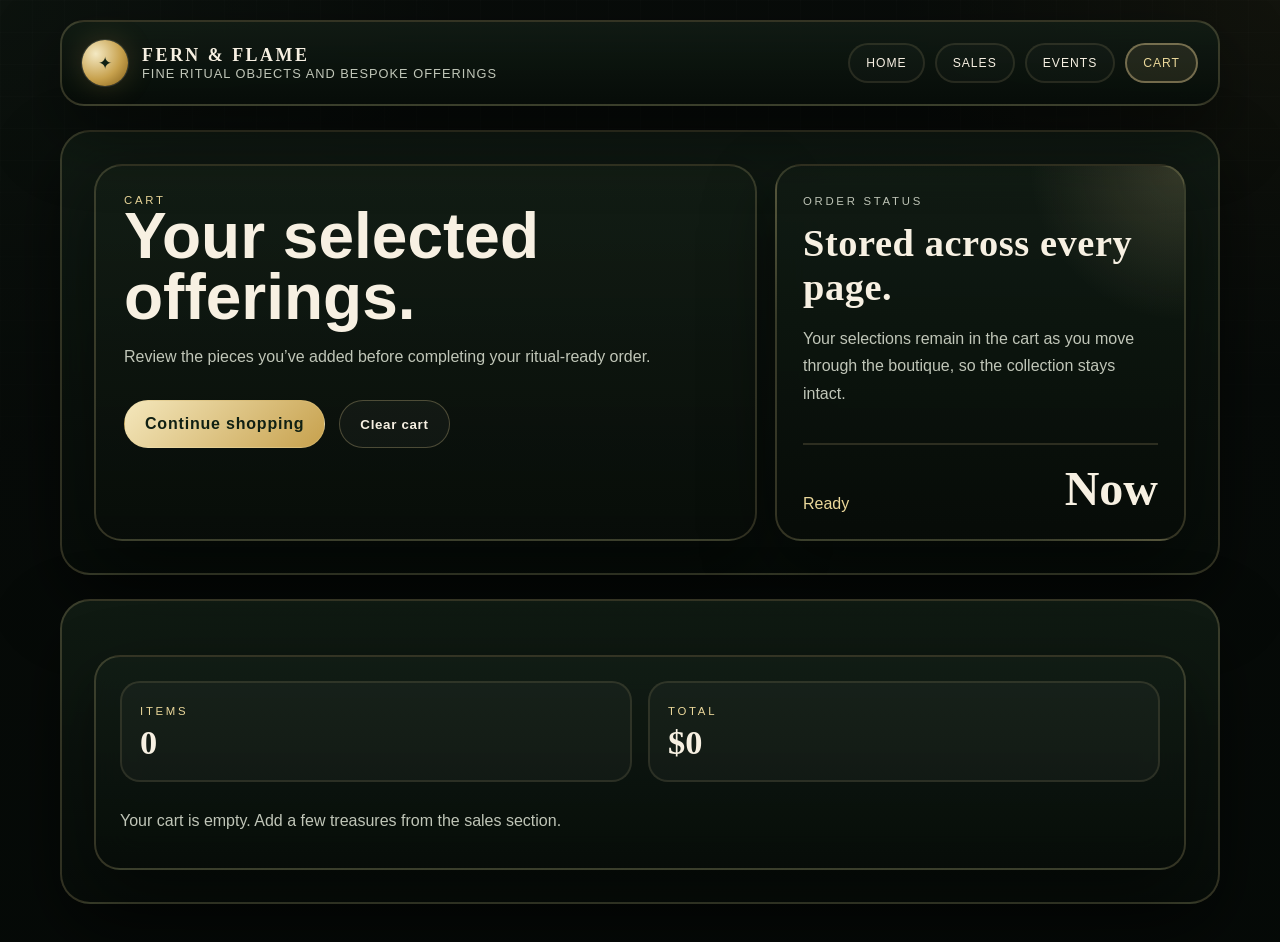
==== cart.html @ 5eef376a "live preview" ====
<!doctype html>
<html lang="en">
  <head>
    <meta charset="UTF-8" />
    <meta name="viewport" content="width=device-width, initial-scale=1.0" />
    <title>Fern & Flame | Cart</title>
    <meta
      name="description"
      content="Review the items in your Fern & Flame cart before completing your order."
    />
    <link rel="stylesheet" href="styles.css" />
    <script defer src="script.js"></script>
  </head>
  <body>
    <div class="page-shell">
      <header class="site-header">
        <a class="brand" href="index.html" aria-label="Fern & Flame home">
          <span class="brand-mark" aria-hidden="true">✦</span>
          <span>
            <strong>Fern & Flame</strong>
            <small>Fine ritual objects and bespoke offerings</small>
          </span>
        </a>

        <nav class="site-nav" aria-label="Primary">
          <a href="index.html">Home</a>
          <a href="sales.html">Sales</a>
          <a href="events.html">Events</a>
          <a class="is-active" href="cart.html">Cart</a>
        </nav>
      </header>

      <main>
        <section class="page-hero section">
          <div class="page-intro">
            <p class="eyebrow">Cart</p>
            <h1>Your selected offerings.</h1>
            <p class="lead">
              Review the pieces you’ve added before completing your ritual-ready order.
            </p>
            <div class="hero-actions">
              <a class="button button-primary" href="sales.html">Continue shopping</a>
              <button class="button button-secondary" id="clear-cart" type="button">Clear cart</button>
            </div>
          </div>

          <aside class="page-aside hero-card">
            <div>
              <p class="card-label">Order status</p>
              <h2>Stored across every page.</h2>
              <p>
                Your selections remain in the cart as you move through the boutique, so the collection stays intact.
              </p>
            </div>
            <div class="hero-price">
              <span>Ready</span>
              <strong>Now</strong>
            </div>
          </aside>
        </section>

        <section class="section cart-section">
          <div class="cart-panel" aria-live="polite">
            <div class="cart-summary">
              <div>
                <span class="cart-label">Items</span>
                <strong id="cart-count">0</strong>
              </div>
              <div>
                <span class="cart-label">Total</span>
                <strong id="cart-total">$0</strong>
              </div>
            </div>
            <ul id="cart-items" class="cart-items">
              <li class="empty-cart">Your cart is empty. Add a few treasures from the sales section.</li>
            </ul>
          </div>
        </section>
      </main>
    </div>
  </body>
</html>
---- styles.css ----
:root {
  color-scheme: dark;
  --bg: #07110c;
  --bg-alt: #0d1913;
  --panel: rgba(17, 27, 20, 0.82);
  --panel-strong: rgba(8, 14, 10, 0.96);
  --gold: #c7a14d;
  --gold-soft: #ead79a;
  --green: #4f7755;
  --green-deep: #1d3024;
  --text: #f7f0e2;
  --muted: #c0c6b8;
  --border: rgba(231, 207, 147, 0.2);
  --border-width: 2px;
  --shadow: 0 28px 72px rgba(0, 0, 0, 0.46);
}

* {
  box-sizing: border-box;
}

html {
  scroll-behavior: smooth;
}

body {
  margin: 0;
  min-height: 100vh;
  font-family: "Avenir Next", "Segoe UI", sans-serif;
  color: var(--text);
  background:
    linear-gradient(180deg, rgba(4, 9, 6, 0.72), rgba(4, 9, 6, 0.88)),
    radial-gradient(circle at top left, rgba(79, 119, 85, 0.26), transparent 28%),
    radial-gradient(circle at top right, rgba(199, 161, 77, 0.2), transparent 24%),
    url("https://images.wallpaperscraft.com/image/single/fern_bush_green_168167_3840x2160.jpg") center center / cover fixed no-repeat;
}

body::before {
  content: "";
  position: fixed;
  inset: 0;
  pointer-events: none;
  background-image:
    linear-gradient(rgba(255, 255, 255, 0.015) 1px, transparent 1px),
    linear-gradient(90deg, rgba(255, 255, 255, 0.015) 1px, transparent 1px);
  background-size: 32px 32px;
  mask-image: linear-gradient(to bottom, rgba(0, 0, 0, 0.8), transparent 92%);
}

.page-shell {
  width: min(1160px, calc(100% - 32px));
  margin: 0 auto;
  padding: 20px 0 38px;
}

.site-header,
.section,
.cart-panel,
.hero-card {
  backdrop-filter: blur(22px);
  background: linear-gradient(180deg, rgba(18, 29, 21, 0.86), rgba(7, 13, 9, 0.95));
  border: var(--border-width) solid var(--border);
  box-shadow: var(--shadow);
}

.site-header {
  position: sticky;
  top: 12px;
  z-index: 20;
  display: flex;
  align-items: center;
  justify-content: space-between;
  gap: 20px;
  padding: 18px 20px;
  border-radius: 24px;
}

.brand {
  display: inline-flex;
  align-items: center;
  gap: 14px;
  text-decoration: none;
  color: var(--text);
}

.brand strong,
.section-heading h2,
.hero-copy h1,
.hero-card h2,
.product-copy h3,
.event-card h3 {
  font-family: "Baskerville", "Iowan Old Style", Georgia, serif;
  letter-spacing: 0.015em;
}

.brand strong {
  display: block;
  font-size: 1.12rem;
  text-transform: uppercase;
  letter-spacing: 0.14em;
}

.brand small {
  display: block;
  color: var(--muted);
  font-size: 0.8rem;
  letter-spacing: 0.08em;
  text-transform: uppercase;
}

.brand-mark {
  display: grid;
  place-items: center;
  width: 46px;
  height: 46px;
  border-radius: 50%;
  background: radial-gradient(circle at 30% 30%, #f4e9c3, var(--gold) 56%, #7f5b16 100%);
  color: #102013;
  box-shadow: 0 0 0 1px rgba(255, 255, 255, 0.12), 0 0 28px rgba(199, 161, 77, 0.22);
  font-size: 1.08rem;
}

.site-nav {
  display: flex;
  flex-wrap: wrap;
  justify-content: flex-end;
  gap: 10px;
}

.site-nav a,
.button,
.add-to-cart {
  border-radius: 999px;
  text-decoration: none;
  transition: transform 180ms ease, background-color 180ms ease, border-color 180ms ease, color 180ms ease, box-shadow 180ms ease;
}

.site-nav a {
  padding: 11px 16px;
  color: var(--text);
  border: var(--border-width) solid rgba(231, 207, 147, 0.12);
  background: rgba(255, 255, 255, 0.02);
  letter-spacing: 0.08em;
  text-transform: uppercase;
  font-size: 0.76rem;
}

.site-nav a.is-active {
  background: rgba(231, 207, 147, 0.1);
  border-color: rgba(231, 207, 147, 0.42);
  color: var(--gold-soft);
}

.site-nav a:hover,
.site-nav a:focus-visible,
.button:hover,
.button:focus-visible,
.add-to-cart:hover,
.add-to-cart:focus-visible {
  transform: translateY(-1px);
  border-color: rgba(231, 207, 147, 0.5);
  box-shadow: 0 12px 24px rgba(0, 0, 0, 0.18);
  outline: none;
}

.section {
  margin-top: 24px;
  padding: 32px;
  border-radius: 30px;
}

.page-hero {
  display: grid;
  gap: 18px;
  grid-template-columns: minmax(0, 1fr) minmax(260px, 0.62fr);
  align-items: stretch;
}

.page-intro,
.page-aside {
  padding: 28px;
  border-radius: 28px;
  border: var(--border-width) solid var(--border);
  background: linear-gradient(180deg, rgba(20, 31, 22, 0.78), rgba(8, 13, 9, 0.94));
  box-shadow: var(--shadow);
}

.page-intro h1 {
  margin: 0 0 14px;
  font-size: clamp(2.4rem, 5vw, 4.5rem);
  line-height: 0.96;
}

.page-intro p {
  margin: 0;
  max-width: 62ch;
}

.page-aside {
  display: flex;
  flex-direction: column;
  justify-content: space-between;
}

.page-note {
  margin: 0;
  color: var(--muted);
  line-height: 1.7;
}

.hero {
  display: grid;
  grid-template-columns: minmax(0, 1.35fr) minmax(280px, 0.85fr);
  gap: 24px;
  align-items: stretch;
}

.hero-copy,
.section-heading {
  max-width: 62ch;
}

.eyebrow,
.card-label,
.event-date,
.cart-label {
  margin: 0 0 10px;
  text-transform: uppercase;
  letter-spacing: 0.24em;
  color: var(--gold-soft);
  font-size: 0.71rem;
}

.hero-copy h1 {
  margin: 0;
  font-size: clamp(2.7rem, 5vw, 4.9rem);
  line-height: 0.94;
}

.lead,
.section-heading p,
.hero-card p,
.product-copy p,
.event-card p {
  color: var(--muted);
  line-height: 1.7;
}

.hero-actions {
  display: flex;
  flex-wrap: wrap;
  gap: 14px;
  margin-top: 30px;
}

.button,
.add-to-cart {
  display: inline-flex;
  align-items: center;
  justify-content: center;
  min-height: 48px;
  padding: 0 20px;
  border: 1px solid rgba(231, 207, 147, 0.28);
  font-weight: 600;
  letter-spacing: 0.05em;
  cursor: pointer;
}

.button-primary,
.add-to-cart {
  color: #102013;
  background: linear-gradient(135deg, #f4e7bc, var(--gold));
}

.button-secondary {
  color: var(--text);
  background: rgba(255, 255, 255, 0.03);
}

.hero-card {
  border-radius: 26px;
  padding: 26px;
  display: flex;
  flex-direction: column;
  justify-content: space-between;
  min-height: 100%;
  background:
    radial-gradient(circle at top right, rgba(231, 207, 147, 0.18), transparent 28%),
    linear-gradient(180deg, rgba(17, 28, 20, 0.92), rgba(7, 12, 8, 0.96));
}

.hero-card h2,
.section-heading h2 {
  margin: 0 0 12px;
  font-size: clamp(1.8rem, 3vw, 2.7rem);
}

.hero-price {
  display: flex;
  align-items: end;
  justify-content: space-between;
  gap: 16px;
  margin-top: 20px;
  padding-top: 20px;
  border-top: var(--border-width) solid rgba(231, 207, 147, 0.16);
}

.hero-price span,
.product-footer span {
  color: var(--gold-soft);
}

.hero-price strong {
  font-family: "Baskerville", "Iowan Old Style", Georgia, serif;
  font-size: 3rem;
  line-height: 1;
}

.section-accent {
  background:
    linear-gradient(180deg, rgba(14, 23, 17, 0.9), rgba(8, 14, 9, 0.96)),
    radial-gradient(circle at 100% 0%, rgba(79, 119, 85, 0.16), transparent 34%);
}

.product-grid,
.event-list {
  display: grid;
  gap: 18px;
}

.product-grid {
  grid-template-columns: repeat(3, minmax(0, 1fr));
  margin-top: 24px;
}

.product-card,
.event-card {
  overflow: hidden;
  border-radius: 24px;
  border: var(--border-width) solid rgba(231, 207, 147, 0.14);
  background: linear-gradient(180deg, rgba(21, 32, 24, 0.9), rgba(8, 13, 9, 0.97));
}

.product-art {
  min-height: 176px;
  background-size: cover;
  position: relative;
}

.product-art::after {
  content: "";
  position: absolute;
  inset: 18px;
  border: var(--border-width) solid rgba(255, 255, 255, 0.12);
  border-radius: 18px;
}

.product-art-1 {
  background:
    radial-gradient(circle at 30% 25%, rgba(241, 223, 171, 0.7), transparent 18%),
    linear-gradient(135deg, rgba(95, 140, 71, 0.82), rgba(19, 32, 21, 0.85));
}

.product-art-2 {
  background:
    radial-gradient(circle at 70% 30%, rgba(255, 235, 169, 0.9), transparent 18%),
    linear-gradient(135deg, rgba(215, 179, 93, 0.88), rgba(45, 74, 43, 0.9));
}

.product-art-3 {
  background:
    radial-gradient(circle at 50% 20%, rgba(241, 223, 171, 0.5), transparent 18%),
    linear-gradient(135deg, rgba(37, 65, 43, 0.95), rgba(95, 140, 71, 0.88));
}

.product-copy,
.event-card {
  padding: 20px;
}

.product-copy h3,
.event-card h3 {
  margin: 0 0 10px;
  font-size: 1.5rem;
}

.product-footer {
  display: flex;
  align-items: center;
  justify-content: space-between;
  gap: 14px;
  margin-top: 20px;
}

.add-to-cart {
  border: 0;
}

.events-section {
  background:
    radial-gradient(circle at 15% 15%, rgba(79, 119, 85, 0.14), transparent 24%),
    linear-gradient(180deg, rgba(13, 22, 16, 0.92), rgba(8, 14, 9, 0.96));
}

.event-list {
  margin-top: 22px;
  grid-template-columns: repeat(3, minmax(0, 1fr));
}

.event-card {
  background: linear-gradient(180deg, rgba(24, 36, 27, 0.9), rgba(8, 13, 9, 0.96));
}

.cart-panel {
  margin-top: 22px;
  padding: 24px;
  border-radius: 26px;
}

.cart-summary {
  display: grid;
  grid-template-columns: repeat(2, minmax(0, 1fr));
  gap: 16px;
  margin-bottom: 16px;
}

.cart-summary div {
  padding: 18px;
  border-radius: 20px;
  background: rgba(255, 255, 255, 0.03);
  border: var(--border-width) solid rgba(231, 207, 147, 0.12);
}

.cart-summary strong {
  display: block;
  margin-top: 4px;
  font-family: "Baskerville", "Iowan Old Style", Georgia, serif;
  font-size: 2.15rem;
}

.cart-items {
  list-style: none;
  margin: 0;
  padding: 0;
}

.cart-items li {
  display: flex;
  align-items: center;
  justify-content: space-between;
  gap: 12px;
  padding: 14px 0;
  border-top: var(--border-width) solid rgba(231, 207, 147, 0.12);
}

.cart-actions {
  display: flex;
  flex-wrap: wrap;
  gap: 12px;
  margin-top: 22px;
}

.cart-items li:first-child {
  border-top: 0;
}

.empty-cart {
  color: var(--muted);
}

.cart-item-name {
  font-weight: 700;
}

.cart-item-meta {
  color: var(--gold-soft);
  white-space: nowrap;
}

@media (max-width: 900px) {
  .hero,
  .page-hero,
  .product-grid,
  .event-list {
    grid-template-columns: 1fr;
  }

  .site-header {
    flex-direction: column;
    align-items: flex-start;
  }

  .site-nav {
    justify-content: flex-start;
  }
}

@media (max-width: 640px) {
  .page-shell {
    width: min(100%, calc(100% - 20px));
    padding-top: 10px;
  }

  .section,
  .site-header {
    border-radius: 24px;
  }

  .section {
    padding: 22px;
  }

  .hero-copy h1 {
    font-size: clamp(2.2rem, 11vw, 3.4rem);
  }

  .hero-actions,
  .cart-summary {
    grid-template-columns: 1fr;
  }

  .hero-actions,
  .product-footer {
    flex-direction: column;
    align-items: stretch;
  }

  .button,
  .add-to-cart,
  .site-nav a {
    width: 100%;
  }

  .site-nav {
    width: 100%;
  }

  .site-nav a {
    text-align: center;
  }

  .page-intro,
  .page-aside {
    padding: 22px;
  }
}
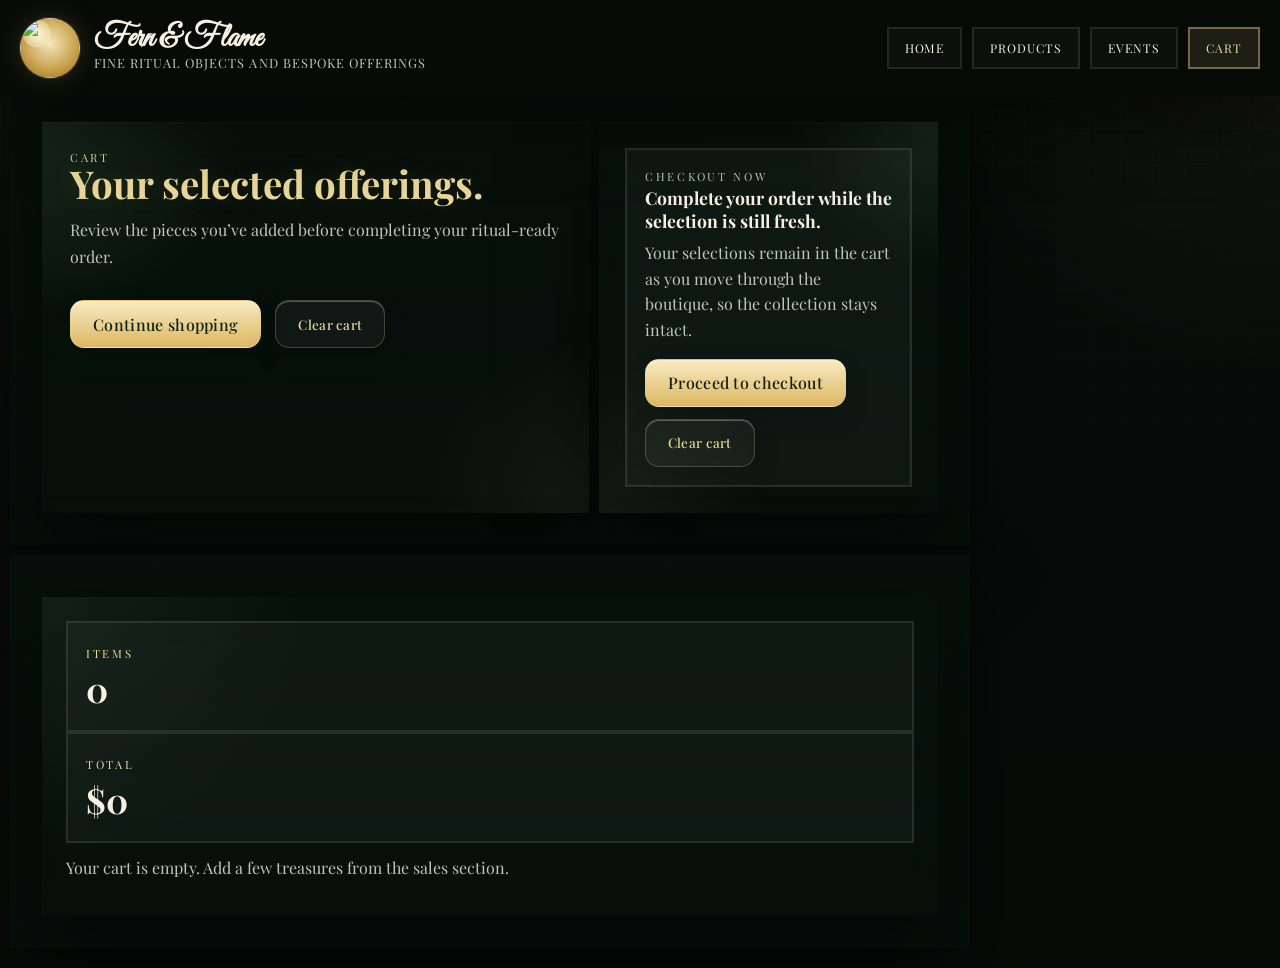
==== commit bf0cbc71: "Updated Fern & Flame landing page and logo" ====
--- a/cart.html
+++ b/cart.html
@@ -15,7 +15,12 @@
     <div class="page-shell">
       <header class="site-header">
         <a class="brand" href="index.html" aria-label="Fern & Flame home">
-          <span class="brand-mark" aria-hidden="true">✦</span>
+          <span class="brand-mark" aria-hidden="true">
+            <img
+              src="https://i.pinimg.com/736x/a0/2a/b2/a02ab20600988b8a3de1ddfa74f011bb.jpg"
+              alt=""
+            />
+          </span>
           <span>
             <strong>Fern & Flame</strong>
             <small>Fine ritual objects and bespoke offerings</small>
@@ -24,7 +29,7 @@
 
         <nav class="site-nav" aria-label="Primary">
           <a href="index.html">Home</a>
-          <a href="sales.html">Sales</a>
+          <a href="products.html">Products</a>
           <a href="events.html">Events</a>
           <a class="is-active" href="cart.html">Cart</a>
         </nav>
@@ -39,22 +44,22 @@
               Review the pieces you’ve added before completing your ritual-ready order.
             </p>
             <div class="hero-actions">
-              <a class="button button-primary" href="sales.html">Continue shopping</a>
+              <a class="button button-primary" href="products.html">Continue shopping</a>
               <button class="button button-secondary" id="clear-cart" type="button">Clear cart</button>
             </div>
           </div>
 
           <aside class="page-aside hero-card">
-            <div>
-              <p class="card-label">Order status</p>
-              <h2>Stored across every page.</h2>
+            <div class="checkout-panel">
+              <p class="card-label">Checkout now</p>
+              <h3>Complete your order while the selection is still fresh.</h3>
               <p>
                 Your selections remain in the cart as you move through the boutique, so the collection stays intact.
               </p>
-            </div>
-            <div class="hero-price">
-              <span>Ready</span>
-              <strong>Now</strong>
+              <div class="checkout-actions">
+                <a class="button button-primary" href="mailto:orders@fernandflame.com">Proceed to checkout</a>
+                <button class="button button-secondary" id="clear-cart" type="button">Clear cart</button>
+              </div>
             </div>
           </aside>
         </section>
@@ -72,7 +77,7 @@
               </div>
             </div>
             <ul id="cart-items" class="cart-items">
-              <li class="empty-cart">Your cart is empty. Add a few treasures from the sales section.</li>
+              <li class="empty-cart">Your cart is empty. Add a few treasures from the products section.</li>
             </ul>
           </div>
         </section>
--- a/styles.css
+++ b/styles.css
@@ -1,3 +1,5 @@
+@import url("https://fonts.googleapis.com/css2?family=Great+Vibes&family=Playfair+Display:wght@400;500;600;700;800;900&display=swap");
+
 :root {
   color-scheme: dark;
   --bg: #07110c;
@@ -26,13 +28,73 @@
 body {
   margin: 0;
   min-height: 100vh;
-  font-family: "Avenir Next", "Segoe UI", sans-serif;
+  font-family: "Playfair Display", Georgia, serif;
   color: var(--text);
   background:
-    linear-gradient(180deg, rgba(4, 9, 6, 0.72), rgba(4, 9, 6, 0.88)),
+    linear-gradient(180deg, rgba(4, 9, 6, 0.65), rgba(4, 9, 6, 0.79)),
     radial-gradient(circle at top left, rgba(79, 119, 85, 0.26), transparent 28%),
     radial-gradient(circle at top right, rgba(199, 161, 77, 0.2), transparent 24%),
     url("https://images.wallpaperscraft.com/image/single/fern_bush_green_168167_3840x2160.jpg") center center / cover fixed no-repeat;
+}
+
+body.enter-page {
+  display: grid;
+  place-items: center;
+  padding: 0;
+  min-height: 100vh;
+  overflow: hidden;
+  background: #020403;
+}
+
+body.enter-page::before {
+  display: none;
+}
+
+.enter-screen {
+  width: 100vw;
+  height: 100vh;
+}
+
+.enter-stage {
+  position: relative;
+  width: 100%;
+  height: 100%;
+  overflow: hidden;
+  display: flex;
+  justify-content: center;
+  align-items: stretch;
+}
+
+.enter-image {
+  display: block;
+  width: auto;
+  height: 100%;
+  max-width: none;
+  object-fit: contain;
+  object-position: center center;
+  border-radius: 0;
+  box-shadow: none;
+  filter: brightness(0.72) saturate(0.88) contrast(1.04);
+}
+
+.enter-hotspot {
+  position: absolute;
+  left: 50%;
+  bottom: 0;
+  width: 2in;
+  height: 1in;
+  display: block;
+  text-decoration: none;
+  color: transparent;
+  background: transparent;
+  cursor: pointer;
+  transform: translateX(-50%);
+}
+
+.enter-hotspot:hover,
+.enter-hotspot:focus-visible {
+  outline: none;
+  background: rgba(7, 17, 12, 0.01);
 }
 
 body::before {
@@ -48,9 +110,9 @@
 }
 
 .page-shell {
-  width: min(1160px, calc(100% - 32px));
-  margin: 0 auto;
-  padding: 20px 0 38px;
+  width: min(980px, calc(100% - 20px));
+  margin: 0;
+  padding: 80px 10px 20px;
 }
 
 .site-header,
@@ -58,21 +120,27 @@
 .cart-panel,
 .hero-card {
   backdrop-filter: blur(22px);
-  background: linear-gradient(180deg, rgba(18, 29, 21, 0.86), rgba(7, 13, 9, 0.95));
-  border: var(--border-width) solid var(--border);
+  background: linear-gradient(180deg, rgba(7, 17, 12, 0.92), rgba(7, 17, 12, 0.66));
+  border: 0;
   box-shadow: var(--shadow);
 }
 
 .site-header {
-  position: sticky;
-  top: 12px;
-  z-index: 20;
+  position: fixed;
+  top: 0;
+  left: 0;
+  right: 0;
+  width: 100%;
+  z-index: 1000;
   display: flex;
   align-items: center;
   justify-content: space-between;
   gap: 20px;
   padding: 18px 20px;
-  border-radius: 24px;
+  border-radius: 0;
+  background: linear-gradient(180deg, rgba(6, 11, 7, 0.99), rgba(6, 11, 7, 0.99));
+  backdrop-filter: none;
+  isolation: isolate;
 }
 
 .brand {
@@ -89,15 +157,17 @@
 .hero-card h2,
 .product-copy h3,
 .event-card h3 {
-  font-family: "Baskerville", "Iowan Old Style", Georgia, serif;
+  font-family: "Playfair Display", Georgia, serif;
   letter-spacing: 0.015em;
 }
 
 .brand strong {
   display: block;
-  font-size: 1.12rem;
-  text-transform: uppercase;
-  letter-spacing: 0.14em;
+  font-family: "Great Vibes", cursive;
+  font-size: 2rem;
+  line-height: 0.9;
+  text-transform: none;
+  letter-spacing: 0;
 }
 
 .brand small {
@@ -109,15 +179,27 @@
 }
 
 .brand-mark {
+  position: relative;
   display: grid;
   place-items: center;
-  width: 46px;
-  height: 46px;
+  width: 60px;
+  height: 60px;
   border-radius: 50%;
-  background: radial-gradient(circle at 30% 30%, #f4e9c3, var(--gold) 56%, #7f5b16 100%);
-  color: #102013;
+  color: transparent;
+  overflow: hidden;
+  background:
+    radial-gradient(circle at 28% 26%, rgba(255, 248, 214, 0.95), rgba(244, 233, 195, 0.45) 22%, transparent 23%),
+    radial-gradient(circle at 50% 42%, #f5e8bb, var(--gold) 58%, #8f681d 100%);
   box-shadow: 0 0 0 1px rgba(255, 255, 255, 0.12), 0 0 28px rgba(199, 161, 77, 0.22);
   font-size: 1.08rem;
+}
+
+.brand-mark img {
+  display: block;
+  width: 100%;
+  height: 100%;
+  object-fit: cover;
+  border-radius: inherit;
 }
 
 .site-nav {
@@ -130,7 +212,7 @@
 .site-nav a,
 .button,
 .add-to-cart {
-  border-radius: 999px;
+  border-radius: 0;
   text-decoration: none;
   transition: transform 180ms ease, background-color 180ms ease, border-color 180ms ease, color 180ms ease, box-shadow 180ms ease;
 }
@@ -164,14 +246,14 @@
 }
 
 .section {
-  margin-top: 24px;
+  margin-top: 10px;
   padding: 32px;
-  border-radius: 30px;
+  border-radius: 0;
 }
 
 .page-hero {
   display: grid;
-  gap: 18px;
+  gap: 10px;
   grid-template-columns: minmax(0, 1fr) minmax(260px, 0.62fr);
   align-items: stretch;
 }
@@ -179,16 +261,22 @@
 .page-intro,
 .page-aside {
   padding: 28px;
-  border-radius: 28px;
-  border: var(--border-width) solid var(--border);
-  background: linear-gradient(180deg, rgba(20, 31, 22, 0.78), rgba(8, 13, 9, 0.94));
-  box-shadow: var(--shadow);
+  border-radius: 0;
+  background:
+    radial-gradient(circle at top left, rgba(79, 119, 85, 0.22), transparent 30%),
+    radial-gradient(circle at bottom right, rgba(199, 161, 77, 0.08), transparent 26%),
+    linear-gradient(180deg, rgba(7, 17, 12, 0.96), rgba(7, 17, 12, 0.42));
+  box-shadow:
+    0 30px 72px rgba(0, 0, 0, 0.52),
+    inset 0 1px 0 rgba(255, 255, 255, 0.04);
 }
 
 .page-intro h1 {
   margin: 0 0 14px;
-  font-size: clamp(2.4rem, 5vw, 4.5rem);
+  font-size: clamp(1.44rem, 3vw, 2.7rem);
   line-height: 0.96;
+  color: var(--gold-soft);
+  text-shadow: 0 0 22px rgba(199, 161, 77, 0.18);
 }
 
 .page-intro p {
@@ -259,40 +347,48 @@
   align-items: center;
   justify-content: center;
   min-height: 48px;
-  padding: 0 20px;
-  border: 1px solid rgba(231, 207, 147, 0.28);
-  font-weight: 600;
-  letter-spacing: 0.05em;
+  padding: 0 22px;
+  border: 1px solid rgba(231, 207, 147, 0.34);
+  border-radius: 14px;
+  font-weight: 500;
+  letter-spacing: 0.02em;
   cursor: pointer;
+  font-family: "Playfair Display", Georgia, serif;
+  box-shadow:
+    0 10px 26px rgba(0, 0, 0, 0.16),
+    inset 0 1px 0 rgba(255, 255, 255, 0.28);
 }
 
 .button-primary,
 .add-to-cart {
   color: #102013;
-  background: linear-gradient(135deg, #f4e7bc, var(--gold));
+  background: linear-gradient(180deg, #f8ebc2 0%, #ddb762 100%);
 }
 
 .button-secondary {
-  color: var(--text);
-  background: rgba(255, 255, 255, 0.03);
+  color: var(--gold-soft);
+  background: rgba(255, 255, 255, 0.04);
+  border-color: rgba(231, 207, 147, 0.24);
 }
 
 .hero-card {
-  border-radius: 26px;
+  border-radius: 0;
   padding: 26px;
   display: flex;
   flex-direction: column;
   justify-content: space-between;
   min-height: 100%;
   background:
-    radial-gradient(circle at top right, rgba(231, 207, 147, 0.18), transparent 28%),
-    linear-gradient(180deg, rgba(17, 28, 20, 0.92), rgba(7, 12, 8, 0.96));
+    radial-gradient(circle at top right, rgba(79, 119, 85, 0.22), transparent 28%),
+    radial-gradient(circle at bottom left, rgba(199, 161, 77, 0.08), transparent 32%),
+    linear-gradient(180deg, rgba(7, 17, 12, 0.96), rgba(7, 17, 12, 0.5));
 }
 
 .hero-card h2,
 .section-heading h2 {
   margin: 0 0 12px;
-  font-size: clamp(1.8rem, 3vw, 2.7rem);
+  font-size: clamp(1.44rem, 2.4vw, 2.16rem);
+  color: var(--gold-soft);
 }
 
 .hero-price {
@@ -302,7 +398,7 @@
   gap: 16px;
   margin-top: 20px;
   padding-top: 20px;
-  border-top: var(--border-width) solid rgba(231, 207, 147, 0.16);
+  background: linear-gradient(180deg, rgba(18, 29, 21, 0.92), rgba(7, 13, 9, 0.98));
 }
 
 .hero-price span,
@@ -311,38 +407,48 @@
 }
 
 .hero-price strong {
-  font-family: "Baskerville", "Iowan Old Style", Georgia, serif;
+  font-family: "Playfair Display", Georgia, serif;
   font-size: 3rem;
-  line-height: 1;
+  color: var(--gold-soft);
+  background: none;
+  overflow: visible;
 }
 
 .section-accent {
   background:
-    linear-gradient(180deg, rgba(14, 23, 17, 0.9), rgba(8, 14, 9, 0.96)),
-    radial-gradient(circle at 100% 0%, rgba(79, 119, 85, 0.16), transparent 34%);
+    radial-gradient(circle at 50% 0%, rgba(79, 119, 85, 0.12), transparent 22%),
+    linear-gradient(180deg, rgba(7, 17, 12, 0.92), rgba(7, 17, 12, 0.56));
 }
 
 .product-grid,
 .event-list {
   display: grid;
-  gap: 18px;
+  gap: 10px;
+  margin-top: 10px;
 }
 
 .product-grid {
   grid-template-columns: repeat(3, minmax(0, 1fr));
-  margin-top: 24px;
+}
+
+.event-list {
+  grid-template-columns: repeat(3, minmax(0, 1fr));
 }
 
 .product-card,
 .event-card {
   overflow: hidden;
-  border-radius: 24px;
-  border: var(--border-width) solid rgba(231, 207, 147, 0.14);
-  background: linear-gradient(180deg, rgba(21, 32, 24, 0.9), rgba(8, 13, 9, 0.97));
+  border-radius: 0;
+  background:
+    radial-gradient(circle at top right, rgba(79, 119, 85, 0.12), transparent 24%),
+    linear-gradient(180deg, rgba(7, 17, 12, 0.9), rgba(7, 17, 12, 0.54));
+  box-shadow:
+    0 24px 60px rgba(0, 0, 0, 0.42),
+    inset 0 1px 0 rgba(255, 255, 255, 0.03);
 }
 
 .product-art {
-  min-height: 176px;
+  min-height: 220px;
   background-size: cover;
   position: relative;
 }
@@ -351,8 +457,11 @@
   content: "";
   position: absolute;
   inset: 18px;
-  border: var(--border-width) solid rgba(255, 255, 255, 0.12);
   border-radius: 18px;
+  border: 1px solid rgba(231, 207, 147, 0.28);
+  box-shadow:
+    0 16px 34px rgba(0, 0, 0, 0.22),
+    inset 0 1px 0 rgba(255, 255, 255, 0.42);
 }
 
 .product-art-1 {
@@ -376,6 +485,10 @@
 .product-copy,
 .event-card {
   padding: 20px;
+}
+
+.product-copy {
+  background: linear-gradient(180deg, rgba(7, 17, 12, 0.22), rgba(7, 17, 12, 0.5));
 }
 
 .product-copy h3,
@@ -398,12 +511,12 @@
 
 .events-section {
   background:
-    radial-gradient(circle at 15% 15%, rgba(79, 119, 85, 0.14), transparent 24%),
-    linear-gradient(180deg, rgba(13, 22, 16, 0.92), rgba(8, 14, 9, 0.96));
+    radial-gradient(circle at 15% 15%, rgba(79, 119, 85, 0.18), transparent 24%),
+    radial-gradient(circle at 85% 10%, rgba(199, 161, 77, 0.08), transparent 26%),
+    linear-gradient(180deg, rgba(7, 17, 12, 0.92), rgba(7, 17, 12, 0.56));
 }
 
 .event-list {
-  margin-top: 22px;
   grid-template-columns: repeat(3, minmax(0, 1fr));
 }
 
@@ -412,21 +525,17 @@
 }
 
 .cart-panel {
-  margin-top: 22px;
+  margin-top: 10px;
   padding: 24px;
-  border-radius: 26px;
-}
-
-.cart-summary {
-  display: grid;
-  grid-template-columns: repeat(2, minmax(0, 1fr));
-  gap: 16px;
-  margin-bottom: 16px;
+  border-radius: 0;
+  background:
+    radial-gradient(circle at top left, rgba(79, 119, 85, 0.14), transparent 28%),
+    linear-gradient(180deg, rgba(7, 17, 12, 0.92), rgba(7, 17, 12, 0.56));
 }
 
 .cart-summary div {
   padding: 18px;
-  border-radius: 20px;
+  border-radius: 0;
   background: rgba(255, 255, 255, 0.03);
   border: var(--border-width) solid rgba(231, 207, 147, 0.12);
 }
@@ -434,7 +543,7 @@
 .cart-summary strong {
   display: block;
   margin-top: 4px;
-  font-family: "Baskerville", "Iowan Old Style", Georgia, serif;
+  font-family: "Playfair Display", Georgia, serif;
   font-size: 2.15rem;
 }
 
@@ -458,6 +567,33 @@
   flex-wrap: wrap;
   gap: 12px;
   margin-top: 22px;
+}
+
+.checkout-panel {
+  padding: 18px;
+  border-radius: 0;
+  border: var(--border-width) solid rgba(231, 207, 147, 0.12);
+  background: rgba(255, 255, 255, 0.03);
+  box-shadow: inset 0 0 0 1px rgba(255, 255, 255, 0.02);
+}
+
+.checkout-panel h3 {
+  margin: 0 0 8px;
+  font-family: "Playfair Display", Georgia, serif;
+  font-size: 1.1rem;
+}
+
+.checkout-panel p {
+  margin: 0;
+  color: var(--muted);
+  line-height: 1.6;
+}
+
+.checkout-actions {
+  display: flex;
+  flex-wrap: wrap;
+  gap: 12px;
+  margin-top: 16px;
 }
 
 .cart-items li:first-child {
@@ -512,6 +648,7 @@
 
   .hero-copy h1 {
     font-size: clamp(2.2rem, 11vw, 3.4rem);
+    font-family: "Playfair Display", Georgia, serif;
   }
 
   .hero-actions,
